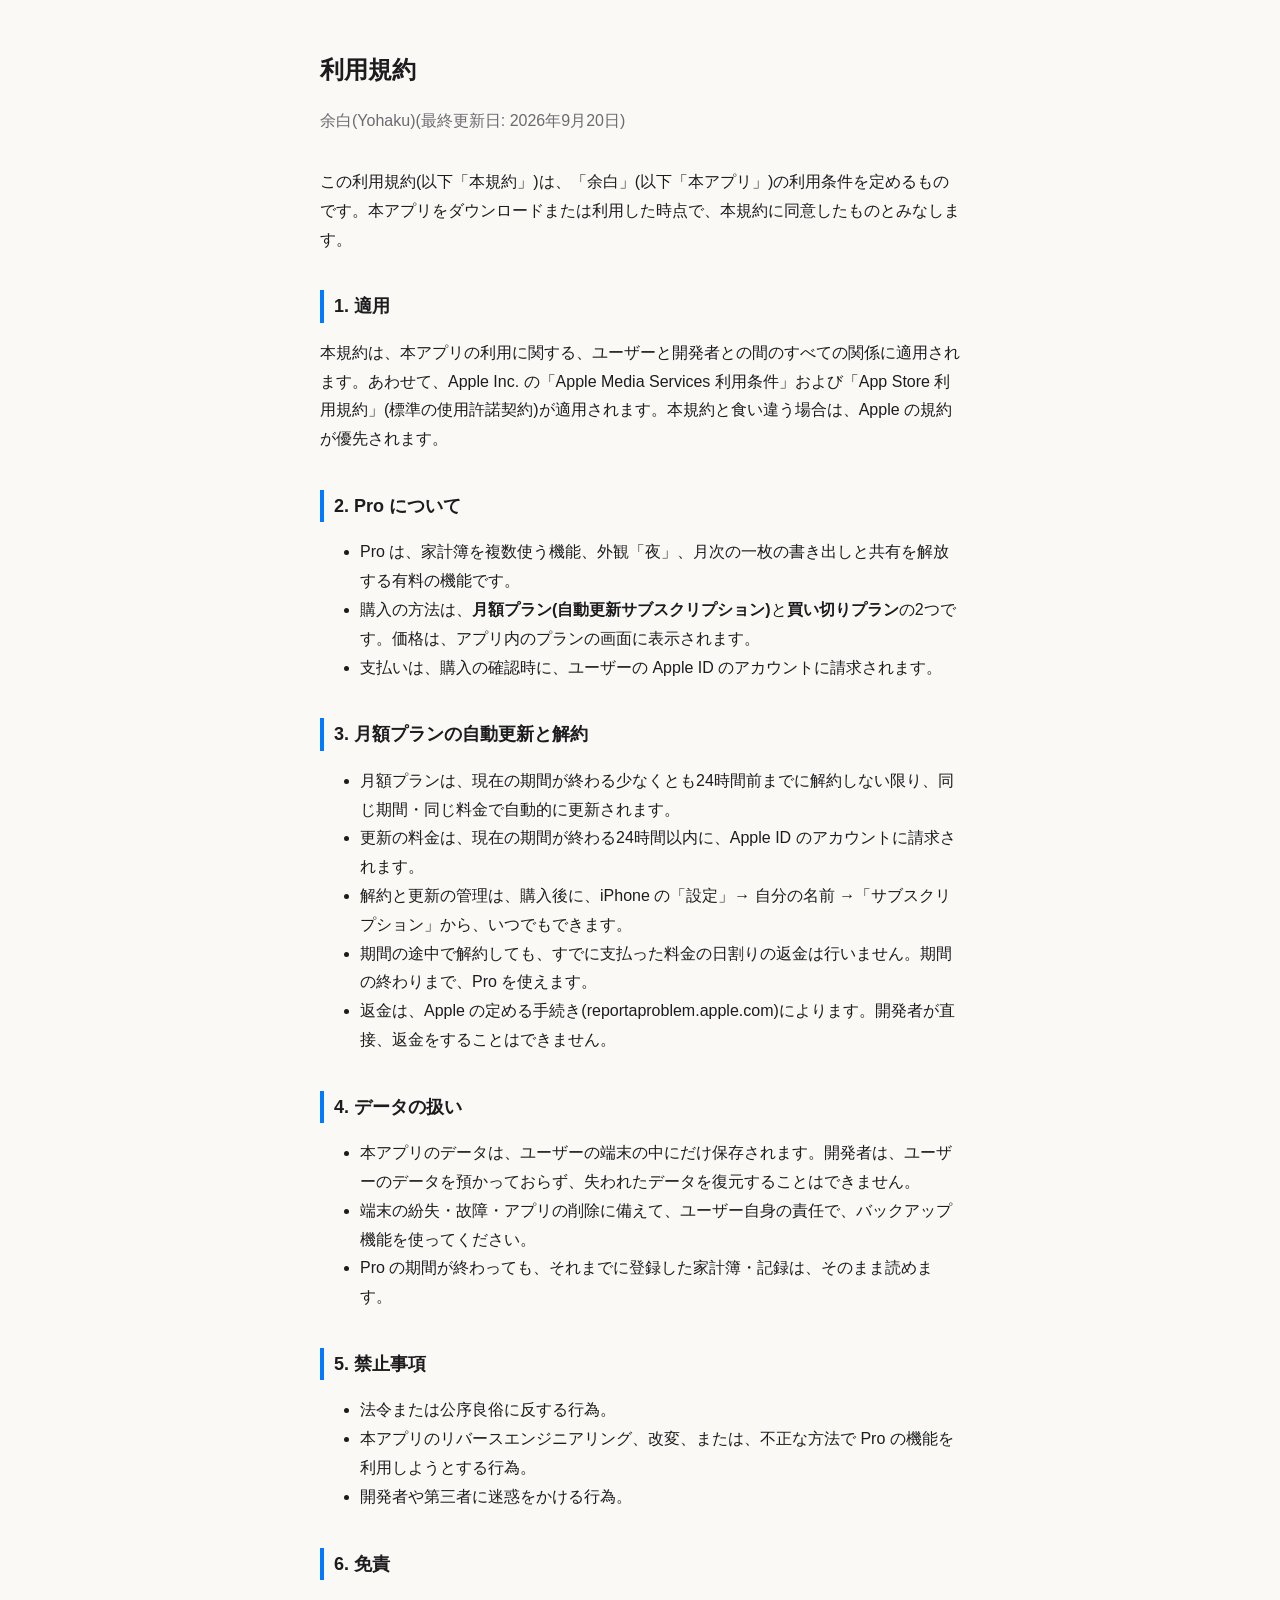
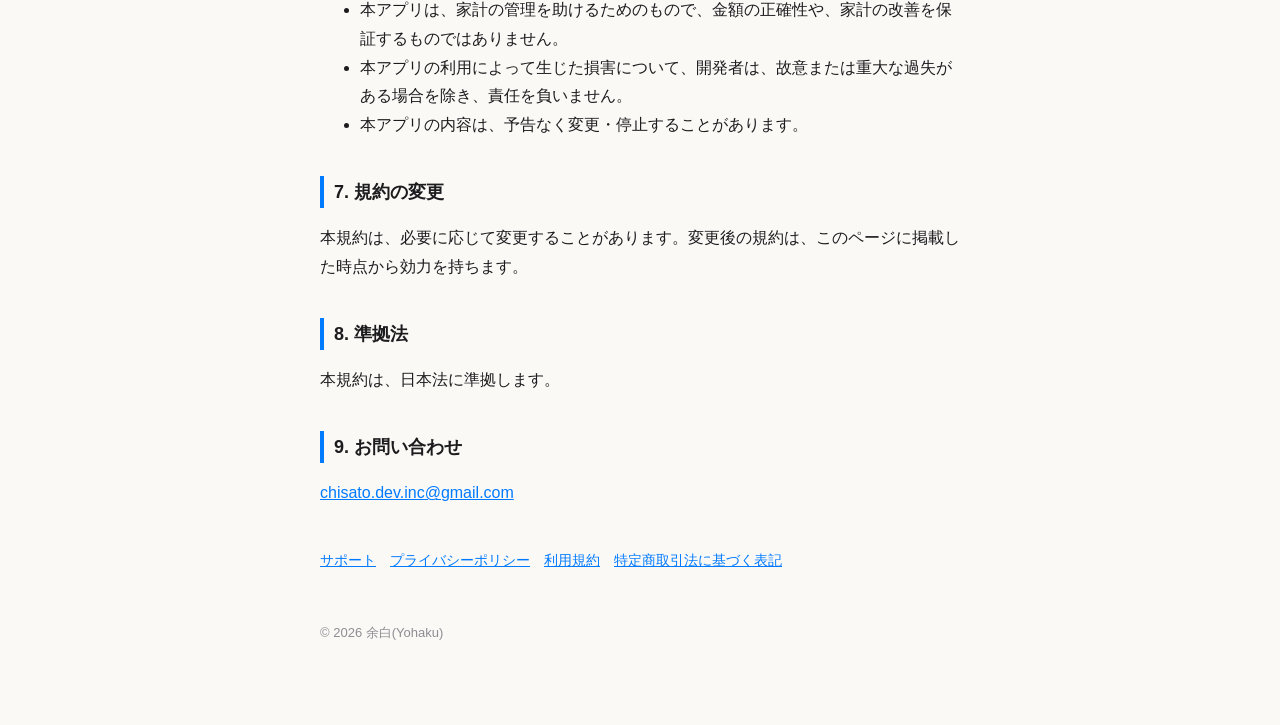
==== docs/terms.html @ 677c0b6a "yohaku-support: サポート・プライバシー・利用規約・特商法のページの下書き" ====
<!DOCTYPE html>
<html lang="ja">
<head>
<meta charset="UTF-8">
<meta name="viewport" content="width=device-width, initial-scale=1.0">
<title>余白(Yohaku) - 利用規約</title>
<link rel="stylesheet" href="style.css">
</head>
<body>
  <h1>利用規約</h1>
  <p class="sub">余白(Yohaku)(最終更新日: 2026年9月20日)</p>

  <p>この利用規約(以下「本規約」)は、「余白」(以下「本アプリ」)の利用条件を定めるものです。本アプリをダウンロードまたは利用した時点で、本規約に同意したものとみなします。</p>

  <h2>1. 適用</h2>
  <p>本規約は、本アプリの利用に関する、ユーザーと開発者との間のすべての関係に適用されます。あわせて、Apple Inc. の「Apple Media Services 利用条件」および「App Store 利用規約」(標準の使用許諾契約)が適用されます。本規約と食い違う場合は、Apple の規約が優先されます。</p>

  <h2>2. Pro について</h2>
  <ul>
    <li>Pro は、家計簿を複数使う機能、外観「夜」、月次の一枚の書き出しと共有を解放する有料の機能です。</li>
    <li>購入の方法は、<strong>月額プラン(自動更新サブスクリプション)</strong>と<strong>買い切りプラン</strong>の2つです。価格は、アプリ内のプランの画面に表示されます。</li>
    <li>支払いは、購入の確認時に、ユーザーの Apple ID のアカウントに請求されます。</li>
  </ul>

  <h2>3. 月額プランの自動更新と解約</h2>
  <ul>
    <li>月額プランは、現在の期間が終わる少なくとも24時間前までに解約しない限り、同じ期間・同じ料金で自動的に更新されます。</li>
    <li>更新の料金は、現在の期間が終わる24時間以内に、Apple ID のアカウントに請求されます。</li>
    <li>解約と更新の管理は、購入後に、iPhone の「設定」→ 自分の名前 →「サブスクリプション」から、いつでもできます。</li>
    <li>期間の途中で解約しても、すでに支払った料金の日割りの返金は行いません。期間の終わりまで、Pro を使えます。</li>
    <li>返金は、Apple の定める手続き(reportaproblem.apple.com)によります。開発者が直接、返金をすることはできません。</li>
  </ul>

  <h2>4. データの扱い</h2>
  <ul>
    <li>本アプリのデータは、ユーザーの端末の中にだけ保存されます。開発者は、ユーザーのデータを預かっておらず、失われたデータを復元することはできません。</li>
    <li>端末の紛失・故障・アプリの削除に備えて、ユーザー自身の責任で、バックアップ機能を使ってください。</li>
    <li>Pro の期間が終わっても、それまでに登録した家計簿・記録は、そのまま読めます。</li>
  </ul>

  <h2>5. 禁止事項</h2>
  <ul>
    <li>法令または公序良俗に反する行為。</li>
    <li>本アプリのリバースエンジニアリング、改変、または、不正な方法で Pro の機能を利用しようとする行為。</li>
    <li>開発者や第三者に迷惑をかける行為。</li>
  </ul>

  <h2>6. 免責</h2>
  <ul>
    <li>本アプリは、家計の管理を助けるためのもので、金額の正確性や、家計の改善を保証するものではありません。</li>
    <li>本アプリの利用によって生じた損害について、開発者は、故意または重大な過失がある場合を除き、責任を負いません。</li>
    <li>本アプリの内容は、予告なく変更・停止することがあります。</li>
  </ul>

  <h2>7. 規約の変更</h2>
  <p>本規約は、必要に応じて変更することがあります。変更後の規約は、このページに掲載した時点から効力を持ちます。</p>

  <h2>8. 準拠法</h2>
  <p>本規約は、日本法に準拠します。</p>

  <h2>9. お問い合わせ</h2>
  <p><a href="mailto:chisato.dev.inc@gmail.com">chisato.dev.inc@gmail.com</a></p>

  <nav><a href="./">サポート</a><a href="privacy.html">プライバシーポリシー</a><a href="terms.html">利用規約</a><a href="tokusho.html">特定商取引法に基づく表記</a></nav>
  <footer>&copy; 2026 余白(Yohaku)</footer>
</body>
</html>
---- docs/style.css ----
body {
  font-family: -apple-system, BlinkMacSystemFont, "Hiragino Kaku Gothic ProN", "Yu Gothic", sans-serif;
  max-width: 640px;
  margin: 0 auto;
  padding: 32px 20px 80px;
  color: #1c1c1e;
  background: #faf9f6;
  line-height: 1.8;
}
h1 { font-size: 24px; margin-bottom: 4px; }
.sub { color: #6b6b70; margin-bottom: 32px; }
h2 { font-size: 18px; margin-top: 36px; border-left: 4px solid #007aff; padding-left: 10px; }
a { color: #007aff; }
table { border-collapse: collapse; width: 100%; margin-top: 12px; }
th, td { text-align: left; vertical-align: top; padding: 10px 8px; border-bottom: 1px solid #dcdcd8; font-size: 15px; }
th { width: 8em; color: #6b6b70; font-weight: 600; }
.faq-q { font-weight: bold; margin-top: 20px; }
nav { margin-top: 40px; font-size: 14px; }
nav a { margin-right: 14px; }
footer { margin-top: 48px; color: #8e8e93; font-size: 13px; }
@media (prefers-color-scheme: dark) {
  body { background: #0e0e0f; color: #ececee; }
  .sub, th, footer { color: #9a9aa0; }
  th, td { border-bottom-color: #2c2c2e; }
  a { color: #0a84ff; }
  h2 { border-left-color: #0a84ff; }
}
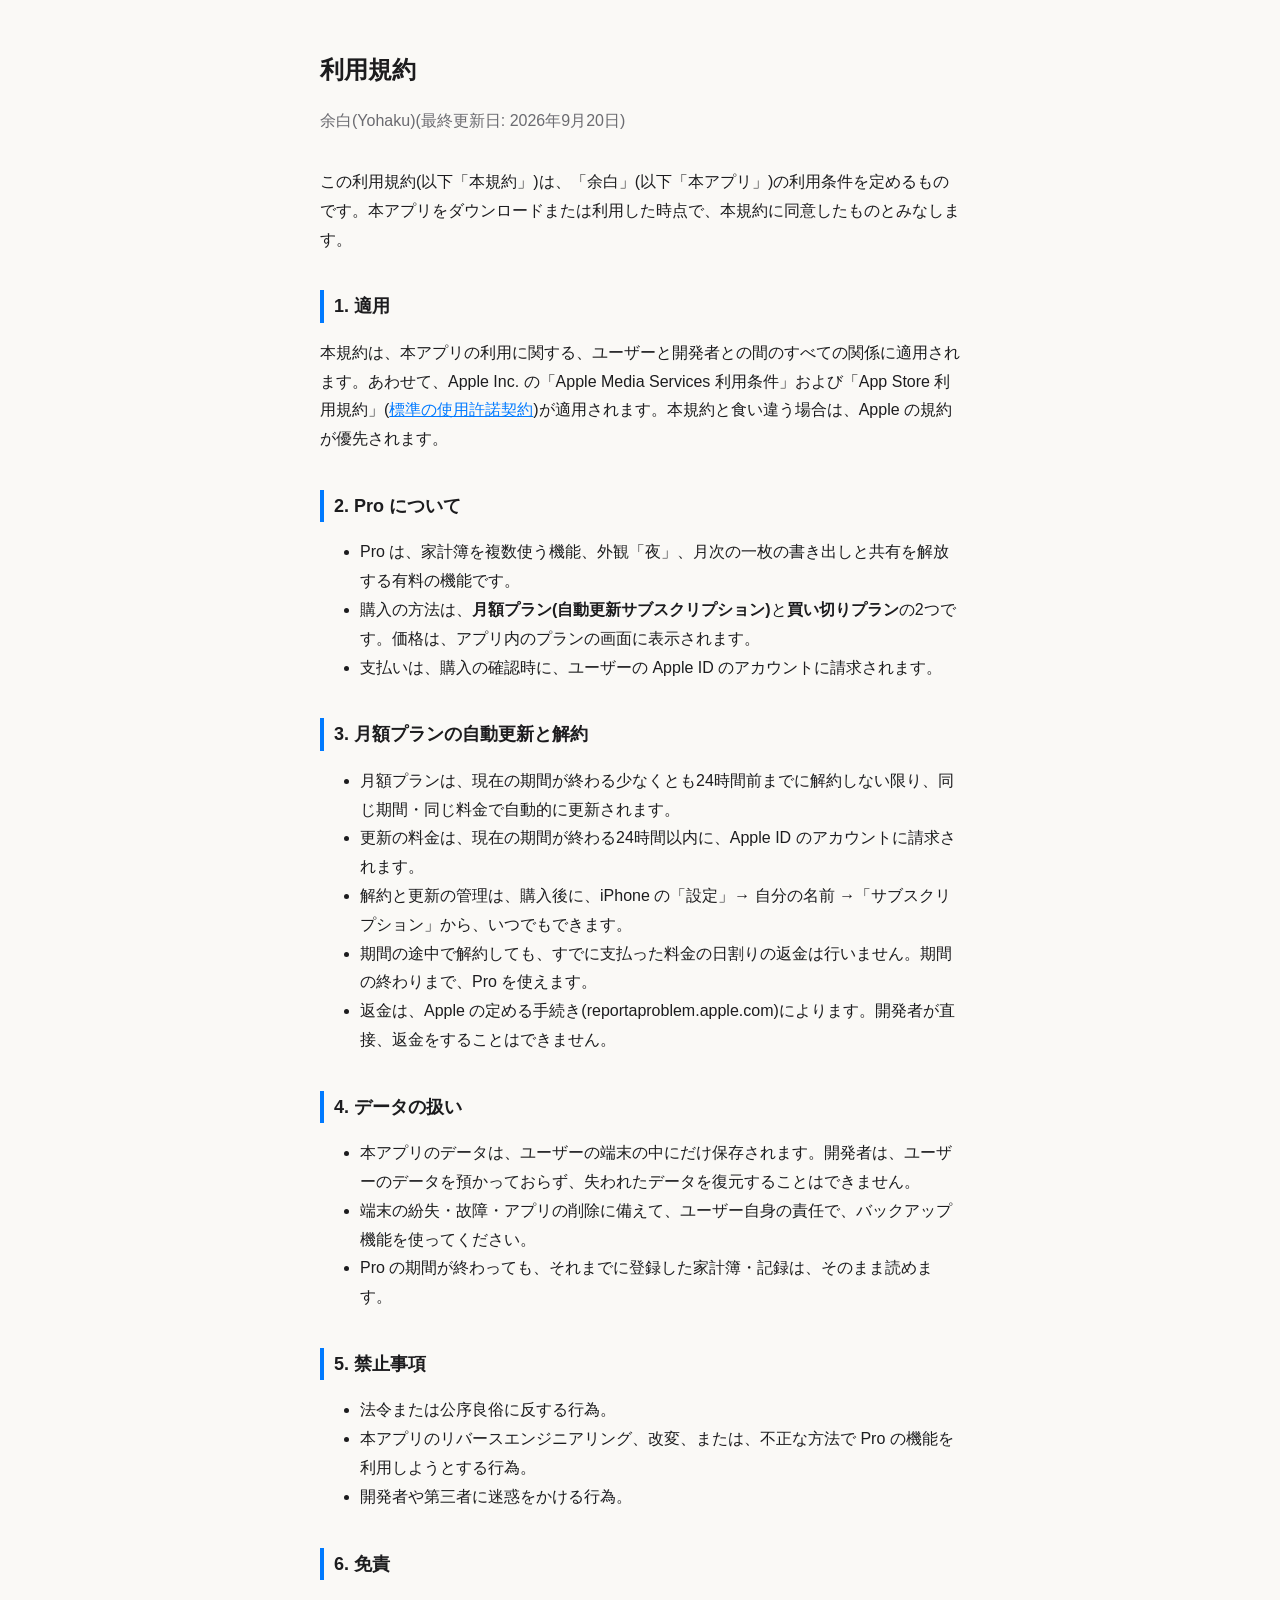
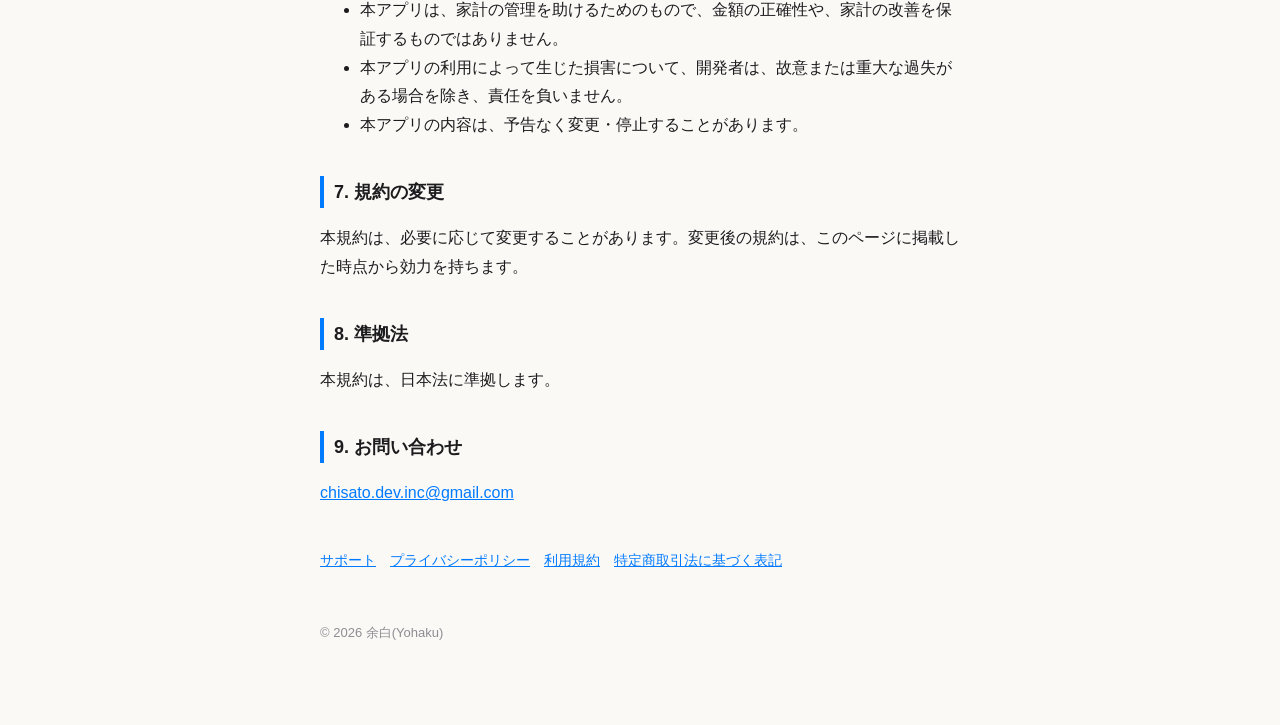
==== commit e54b47e5: "terms: Apple 標準の使用許諾契約へのリンクを足す" ====
--- a/docs/terms.html
+++ b/docs/terms.html
@@ -13,7 +13,7 @@
   <p>この利用規約(以下「本規約」)は、「余白」(以下「本アプリ」)の利用条件を定めるものです。本アプリをダウンロードまたは利用した時点で、本規約に同意したものとみなします。</p>
 
   <h2>1. 適用</h2>
-  <p>本規約は、本アプリの利用に関する、ユーザーと開発者との間のすべての関係に適用されます。あわせて、Apple Inc. の「Apple Media Services 利用条件」および「App Store 利用規約」(標準の使用許諾契約)が適用されます。本規約と食い違う場合は、Apple の規約が優先されます。</p>
+  <p>本規約は、本アプリの利用に関する、ユーザーと開発者との間のすべての関係に適用されます。あわせて、Apple Inc. の「Apple Media Services 利用条件」および「App Store 利用規約」(<a href="https://www.apple.com/legal/internet-services/itunes/dev/stdeula/" target="_blank" rel="noopener">標準の使用許諾契約</a>)が適用されます。本規約と食い違う場合は、Apple の規約が優先されます。</p>
 
   <h2>2. Pro について</h2>
   <ul>
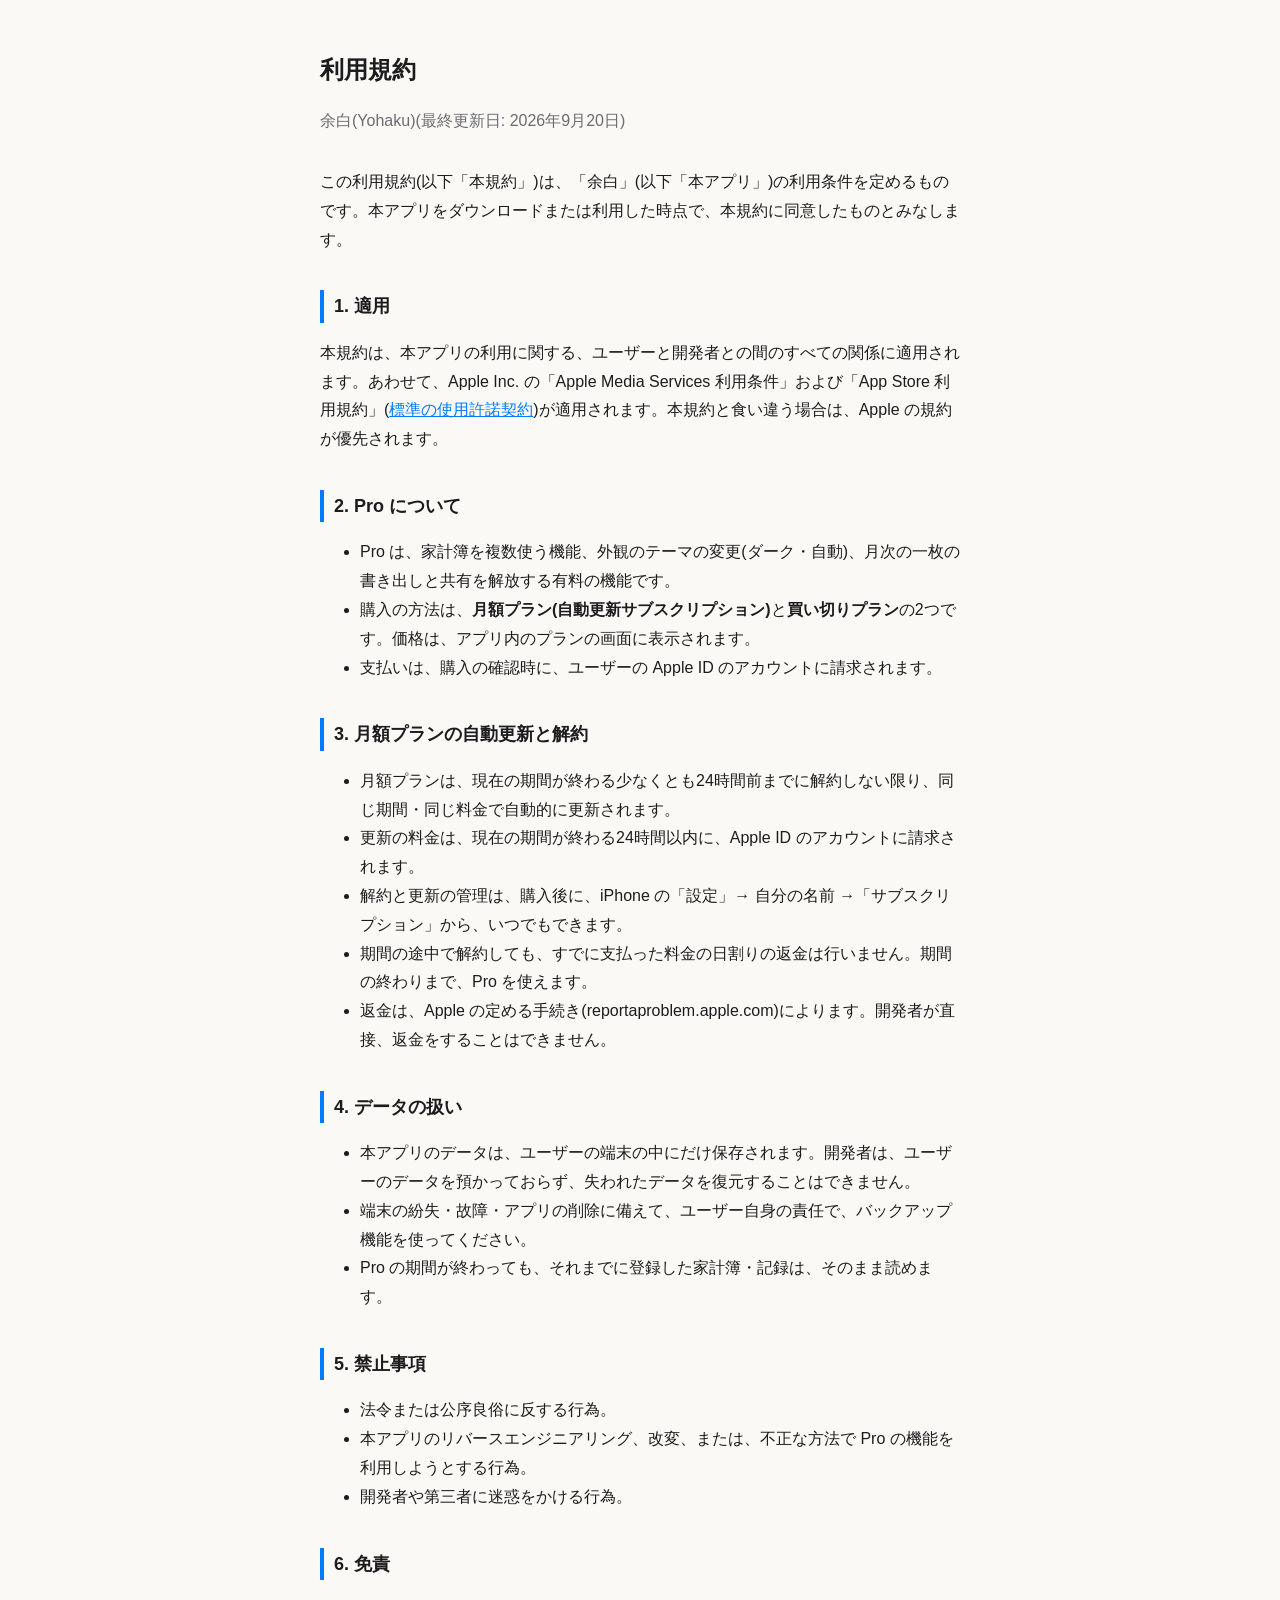
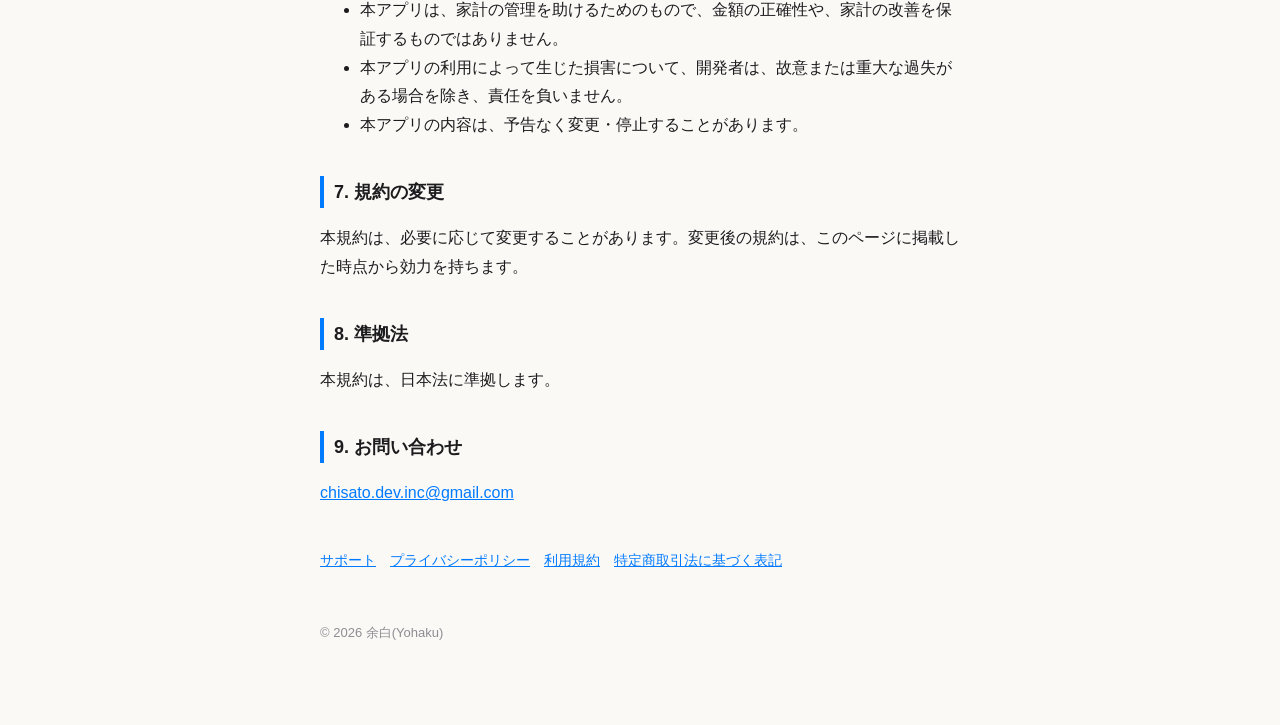
==== commit dd1adbd4: "サポートページ: Pro の内容の表記を、外観のテーマの変更に合わせる" ====
--- a/docs/terms.html
+++ b/docs/terms.html
@@ -17,7 +17,7 @@
 
   <h2>2. Pro について</h2>
   <ul>
-    <li>Pro は、家計簿を複数使う機能、外観「夜」、月次の一枚の書き出しと共有を解放する有料の機能です。</li>
+    <li>Pro は、家計簿を複数使う機能、外観のテーマの変更(ダーク・自動)、月次の一枚の書き出しと共有を解放する有料の機能です。</li>
     <li>購入の方法は、<strong>月額プラン(自動更新サブスクリプション)</strong>と<strong>買い切りプラン</strong>の2つです。価格は、アプリ内のプランの画面に表示されます。</li>
     <li>支払いは、購入の確認時に、ユーザーの Apple ID のアカウントに請求されます。</li>
   </ul>
